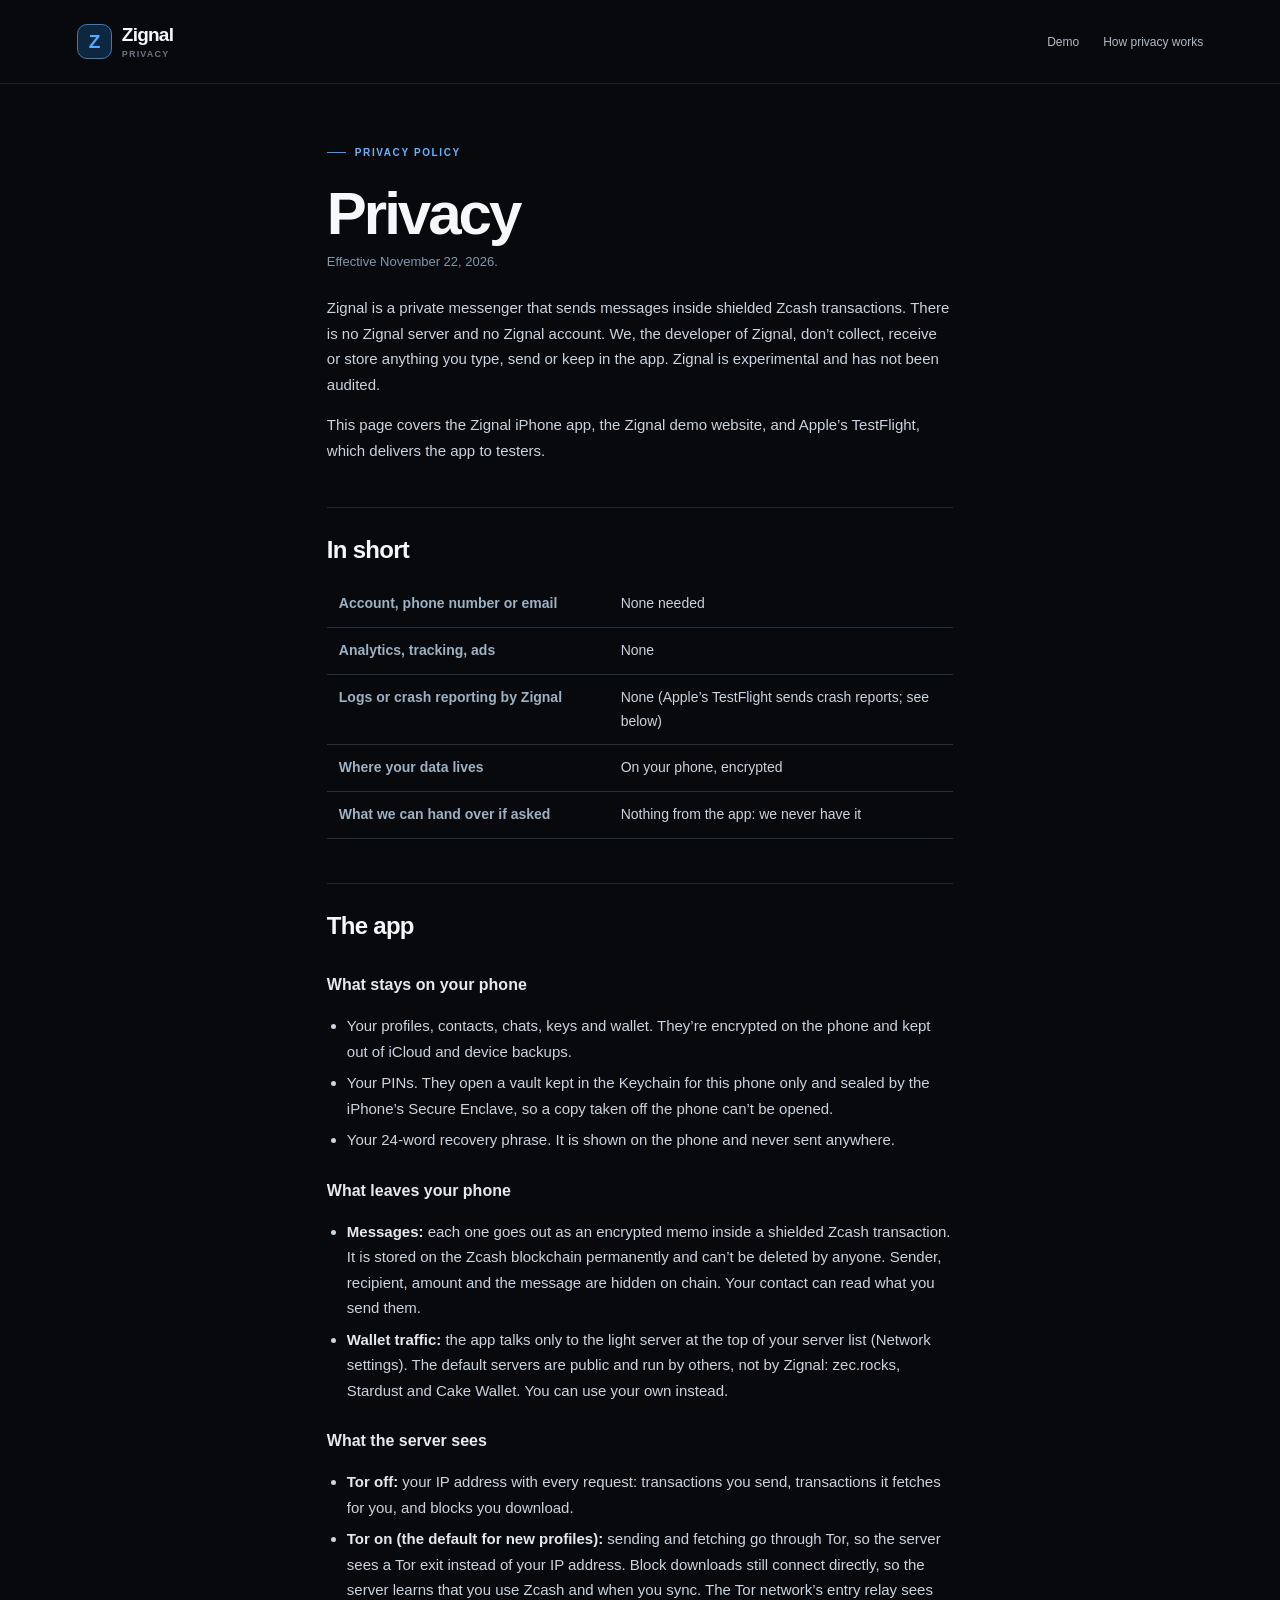
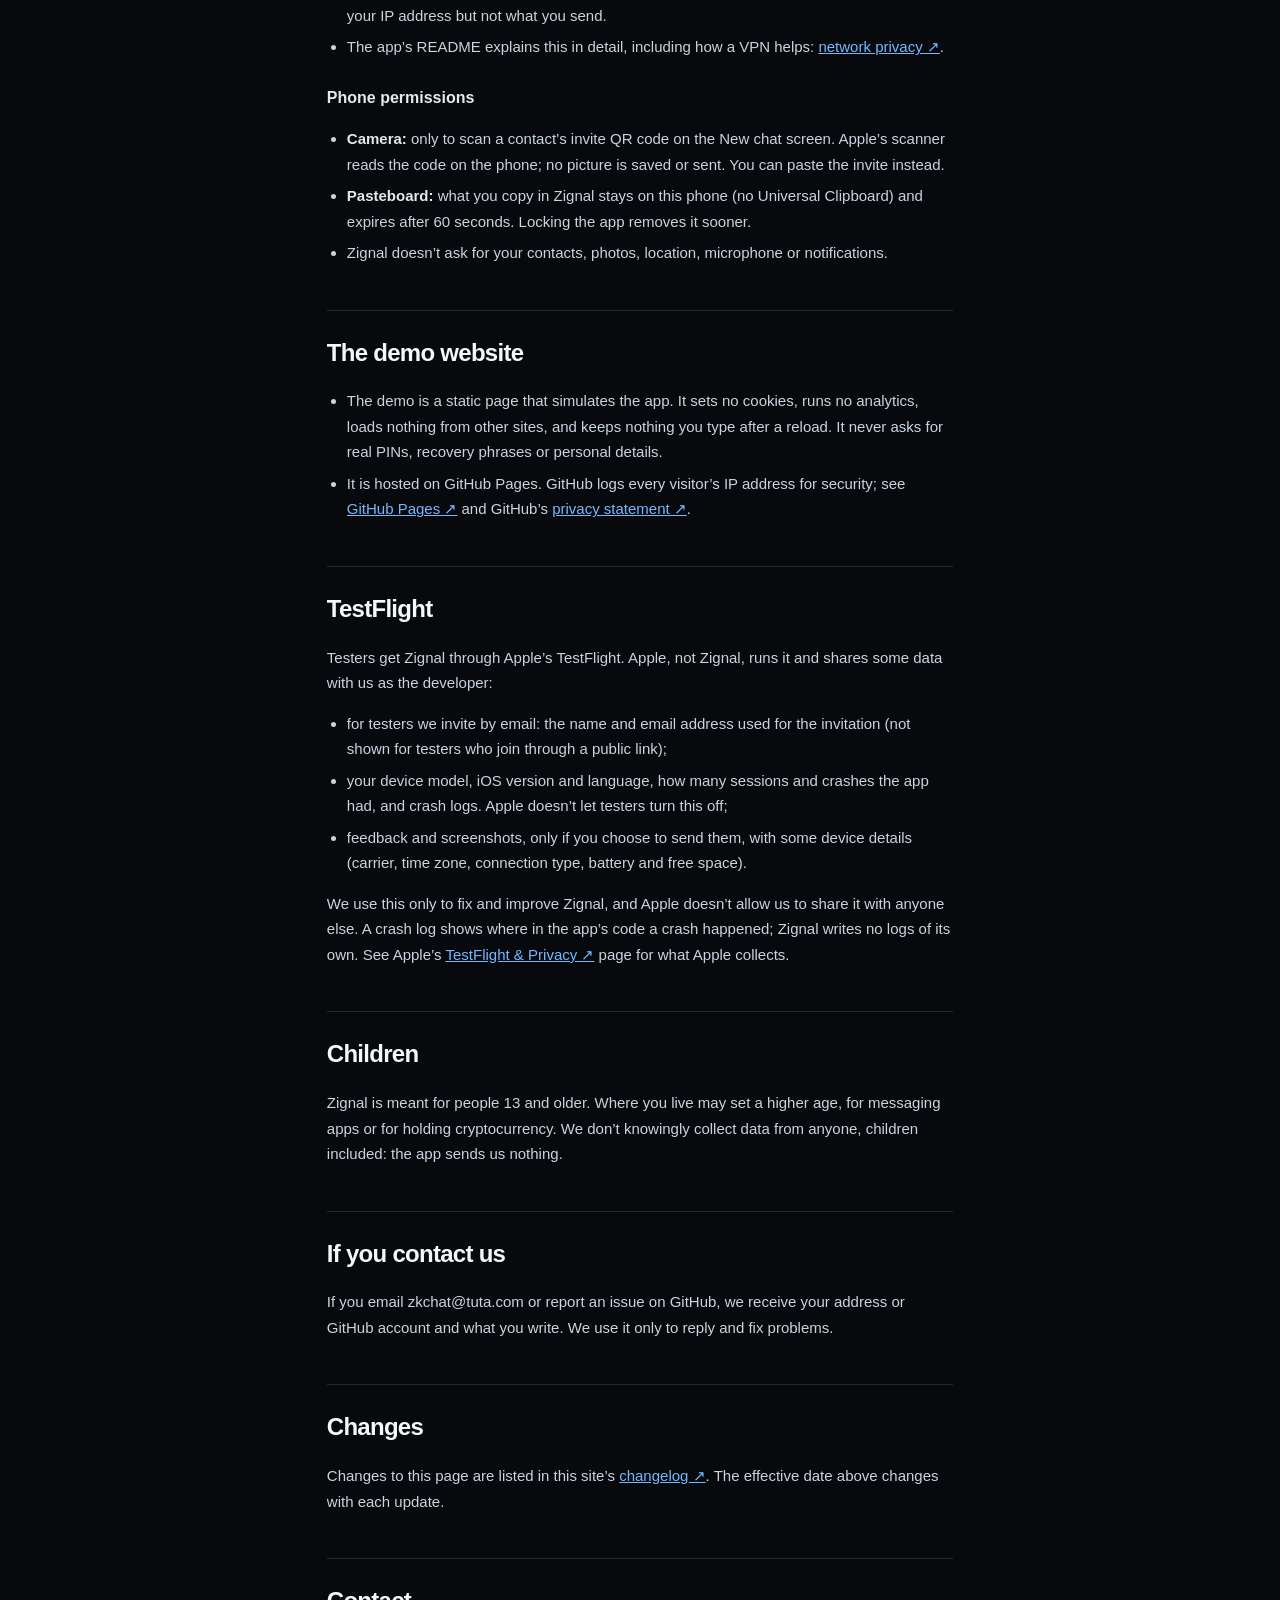
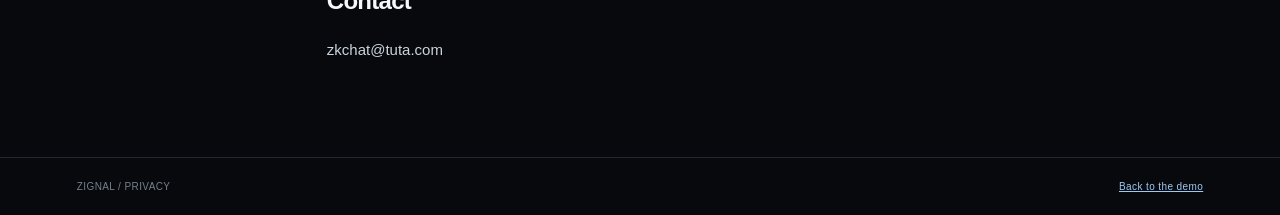
==== privacy.html @ 5c430399 "Follow the app's first release: private testing, restore, Tor on, wrong-PIN rule, screenshots 15 to " ====
<!doctype html>
<html lang="en">
<head>
  <meta charset="utf-8">
  <meta name="viewport" content="width=device-width, initial-scale=1">
  <meta name="theme-color" content="#08090c">
  <meta name="description" content="What the Zignal app, its demo website and TestFlight collect, and what they don’t.">
  <title>Zignal — Privacy</title>
  <link rel="stylesheet" href="experience.css?v=2026-11-22-private-testing">
</head>
<body>
  <header class="site-header">
    <div class="wordmark"><span class="logo">Z</span><span>Zignal <small>PRIVACY</small></span></div>
    <nav class="site-nav" aria-label="Zignal pages"><a href="experience.html">Demo</a><a href="experience.html#privacy">How privacy works</a></nav>
  </header>
  <main class="policy">
    <div class="eyebrow"><span></span> PRIVACY POLICY</div>
    <h1>Privacy</h1>
    <p class="policy-date">Effective November 22, 2026.</p>
    <p>Zignal is a private messenger that sends messages inside shielded Zcash transactions. There is no Zignal server and no Zignal account. We, the developer of Zignal, don’t collect, receive or store anything you type, send or keep in the app. Zignal is experimental and has not been audited.</p>
    <p>This page covers the Zignal iPhone app, the Zignal demo website, and Apple’s TestFlight, which delivers the app to testers.</p>

    <h2>In short</h2>
    <table class="policy-table">
      <tr><th scope="row">Account, phone number or email</th><td>None needed</td></tr>
      <tr><th scope="row">Analytics, tracking, ads</th><td>None</td></tr>
      <tr><th scope="row">Logs or crash reporting by Zignal</th><td>None (Apple’s TestFlight sends crash reports; see below)</td></tr>
      <tr><th scope="row">Where your data lives</th><td>On your phone, encrypted</td></tr>
      <tr><th scope="row">What we can hand over if asked</th><td>Nothing from the app: we never have it</td></tr>
    </table>

    <h2>The app</h2>
    <h3>What stays on your phone</h3>
    <ul>
      <li>Your profiles, contacts, chats, keys and wallet. They’re encrypted on the phone and kept out of iCloud and device backups.</li>
      <li>Your PINs. They open a vault kept in the Keychain for this phone only and sealed by the iPhone’s Secure Enclave, so a copy taken off the phone can’t be opened.</li>
      <li>Your 24-word recovery phrase. It is shown on the phone and never sent anywhere.</li>
    </ul>
    <h3>What leaves your phone</h3>
    <ul>
      <li><strong>Messages:</strong> each one goes out as an encrypted memo inside a shielded Zcash transaction. It is stored on the Zcash blockchain permanently and can’t be deleted by anyone. Sender, recipient, amount and the message are hidden on chain. Your contact can read what you send them.</li>
      <li><strong>Wallet traffic:</strong> the app talks only to the light server at the top of your server list (Network settings). The default servers are public and run by others, not by Zignal: zec.rocks, Stardust and Cake Wallet. You can use your own instead.</li>
    </ul>
    <h3>What the server sees</h3>
    <ul>
      <li><strong>Tor off:</strong> your IP address with every request: transactions you send, transactions it fetches for you, and blocks you download.</li>
      <li><strong>Tor on (the default for new profiles):</strong> sending and fetching go through Tor, so the server sees a Tor exit instead of your IP address. Block downloads still connect directly, so the server learns that you use Zcash and when you sync. The Tor network’s entry relay sees your IP address but not what you send.</li>
      <li>The app’s README explains this in detail, including how a VPN helps: <a href="https://github.com/Zkignal/zignal/blob/e94d312cd55008fc411d0fe86d6ac437520ca9ac/README.md#network-privacy-tor-a-vpn-or-your-own-server" target="_blank" rel="noopener noreferrer">network privacy ↗</a>.</li>
    </ul>
    <h3>Phone permissions</h3>
    <ul>
      <li><strong>Camera:</strong> only to scan a contact’s invite QR code on the New chat screen. Apple’s scanner reads the code on the phone; no picture is saved or sent. You can paste the invite instead.</li>
      <li><strong>Pasteboard:</strong> what you copy in Zignal stays on this phone (no Universal Clipboard) and expires after 60 seconds. Locking the app removes it sooner.</li>
      <li>Zignal doesn’t ask for your contacts, photos, location, microphone or notifications.</li>
    </ul>

    <h2>The demo website</h2>
    <ul>
      <li>The demo is a static page that simulates the app. It sets no cookies, runs no analytics, loads nothing from other sites, and keeps nothing you type after a reload. It never asks for real PINs, recovery phrases or personal details.</li>
      <li>It is hosted on GitHub Pages. GitHub logs every visitor’s IP address for security; see <a href="https://docs.github.com/en/pages/getting-started-with-github-pages/what-is-github-pages" target="_blank" rel="noopener noreferrer">GitHub Pages ↗</a> and GitHub’s <a href="https://docs.github.com/en/site-policy/privacy-policies/github-general-privacy-statement" target="_blank" rel="noopener noreferrer">privacy statement ↗</a>.</li>
    </ul>

    <h2>TestFlight</h2>
    <p>Testers get Zignal through Apple’s TestFlight. Apple, not Zignal, runs it and shares some data with us as the developer:</p>
    <ul>
      <li>for testers we invite by email: the name and email address used for the invitation (not shown for testers who join through a public link);</li>
      <li>your device model, iOS version and language, how many sessions and crashes the app had, and crash logs. Apple doesn’t let testers turn this off;</li>
      <li>feedback and screenshots, only if you choose to send them, with some device details (carrier, time zone, connection type, battery and free space).</li>
    </ul>
    <p>We use this only to fix and improve Zignal, and Apple doesn’t allow us to share it with anyone else. A crash log shows where in the app’s code a crash happened; Zignal writes no logs of its own. See Apple’s <a href="https://www.apple.com/legal/privacy/data/en/test-flight/" target="_blank" rel="noopener noreferrer">TestFlight &amp; Privacy ↗</a> page for what Apple collects.</p>

    <h2>Children</h2>
    <p>Zignal is meant for people 13 and older. Where you live may set a higher age, for messaging apps or for holding cryptocurrency. We don’t knowingly collect data from anyone, children included: the app sends us nothing.</p>

    <h2>If you contact us</h2>
    <p>If you email zkchat@tuta.com or report an issue on GitHub, we receive your address or GitHub account and what you write. We use it only to reply and fix problems.</p>

    <h2>Changes</h2>
    <p>Changes to this page are listed in this site’s <a href="https://github.com/Zkignal/zignal-demo/blob/main/CHANGELOG.md" target="_blank" rel="noopener noreferrer">changelog ↗</a>. The effective date above changes with each update.</p>

    <h2>Contact</h2>
    <p>zkchat@tuta.com</p>
  </main>
  <footer><span>ZIGNAL / PRIVACY</span><span><a href="experience.html">Back to the demo</a></span></footer>
</body>
</html>
---- experience.css ----
:root{color-scheme:dark;font-family:-apple-system,BlinkMacSystemFont,"Segoe UI",sans-serif;background:#08090c;color:#f6f7fa;scroll-behavior:smooth}*{box-sizing:border-box}body{margin:0}button,input{font:inherit}button{cursor:pointer}button:focus-visible,a:focus-visible,input:focus-visible{outline:2px solid #8cc4ff;outline-offset:3px}a{color:inherit}.notice{min-height:38px;display:flex;justify-content:center;align-items:center;gap:10px;padding:8px 18px;background:#102843;border-bottom:1px solid #284965;color:#b9d8f6;font-size:11px;letter-spacing:.015em;text-align:center}.notice strong{color:#fff;font-size:10px;letter-spacing:.12em}.notice-dot{display:inline-block;width:6px;height:6px;background:#4ea8ff;border-radius:50%;flex:none}.site-header{max-width:1370px;height:84px;margin:auto;padding:0 6%;display:flex;align-items:center;justify-content:space-between;border-bottom:1px solid #20232a}.wordmark{display:flex;align-items:center;gap:10px;font-size:19px;font-weight:700;letter-spacing:-.04em}.wordmark small{display:block;color:#697483;font-size:9px;letter-spacing:.13em;margin-top:3px}.logo{width:35px;height:35px;display:grid;place-items:center;border:1px solid #3a7cb9;border-radius:10px;background:#0d2741;color:#58aaff;font-weight:750}.site-header>a{font-size:12px;color:#b1bac8;text-decoration:none}.site-header>a span{color:#58aaff;margin-left:6px}.intro{max-width:1370px;margin:auto;padding:68px 6% 82px;display:grid;grid-template-columns:1fr 1fr;gap:70px;align-items:center}.intro-copy{max-width:540px}.eyebrow{display:flex;align-items:center;gap:9px;color:#68b1ff;font-size:10px;font-weight:700;letter-spacing:.16em}.eyebrow span{width:19px;height:1px;background:#399cff}.intro h1,.privacy-heading h2{font-size:clamp(44px,5.2vw,72px);line-height:1.04;letter-spacing:-.06em;font-weight:650;margin:25px 0}.intro h1 em,.privacy-heading h2 em{font-style:normal;color:#74b9ff}.intro-copy>p{max-width:460px;color:#9da8b7;font-size:16px;line-height:1.75}.intro-note{display:flex;gap:12px;margin:32px 0 42px;padding:16px;border:1px solid #253746;background:#0c1822;border-radius:12px;color:#9cb1c3;font-size:12px;line-height:1.65}.intro-note>span{font-size:17px;color:#4ea8ff}.intro-note strong{color:#d8e6f4}.instruction{border-top:1px solid #282d35;padding-top:22px;display:flex;align-items:center;gap:16px;color:#7f8a98;font-size:11px;line-height:1.7}.instruction-number{color:#4ea8ff;font-size:12px}.instruction strong{font-size:12px;color:#e4e9ef}.arrow{font-size:22px;color:#6aaef1;margin-left:auto}.phone-column{display:flex;flex-direction:column;align-items:center;gap:18px}.phone{width:360px;max-width:100%;height:730px;max-height:calc(100vh - 130px);min-height:570px;display:flex;flex-direction:column;background:#000;border:7px solid #292a2d;outline:1px solid #4a4b4d;border-radius:49px;box-shadow:0 28px 100px #000,0 0 90px #0f39593d;overflow:hidden}.phone-top{height:44px;flex:none;display:flex;justify-content:space-between;align-items:center;padding:0 24px;font-size:13px;font-weight:700;position:relative}.island{position:absolute;background:#202124;border-radius:20px;width:86px;height:24px;left:50%;top:8px;transform:translateX(-50%)}.status-icons{font-size:11px;letter-spacing:-.05em}.phone-body{position:relative;flex:1;min-height:0}.screen{position:absolute;inset:0;display:none;background:#000;overflow:hidden}.screen.active{display:flex;flex-direction:column}.home-bar{height:20px;flex:none;background:#000;position:relative}.home-bar:after{content:"";position:absolute;left:50%;top:7px;transform:translateX(-50%);width:110px;height:4px;background:#f8f8f8;border-radius:3px}.phone-caption{font-size:9px;letter-spacing:.13em;color:#7c8b9b;display:flex;align-items:center;gap:8px}.phone-caption>span:last-child{color:#43505e}.welcome{padding:0 23px}.welcome-content{flex:1;min-height:0;display:flex;flex-direction:column;justify-content:center}.shield{width:53px;height:60px;color:#0a84ff;align-self:center}.welcome h2{text-align:center;font-size:31px;letter-spacing:-.04em;margin:19px 0 24px}.features{padding:0;margin:0;list-style:none;display:grid;gap:16px}.features li{display:grid;grid-template-columns:27px 1fr;gap:8px;align-items:start;font-size:14px;line-height:1.3}.features li span{color:#0a84ff;font-size:21px;line-height:1}.welcome-actions{text-align:center;padding:0 0 12px}.big-blue{background:#0a84ff;color:white;border:0;border-radius:22px;width:100%;padding:12px 14px;font-size:16px;font-weight:600}.plain{background:none;border:0;color:#0a84ff;font-size:14px;margin-top:12px;padding:8px}.welcome-actions p,.center-foot{color:#8e8e93;font-size:10px;line-height:1.4;margin:8px 0 0}.grouped{background:#000}.nav{height:57px;flex:none;display:grid;grid-template-columns:58px 1fr 58px;align-items:center;text-align:center;padding:0 12px}.nav strong{font-size:16px}.nav>span{width:1px}.back,.circle{border:1px solid #39393b;border-radius:50%;color:#fff;background:#1c1c1e;display:grid;place-items:center}.back{width:38px;height:38px;font-size:34px;line-height:1;font-weight:300}.circle{width:38px;height:38px;font-size:20px}.info{justify-self:end}.scroll{overflow-y:auto;overscroll-behavior:contain;padding:7px 16px 24px;scrollbar-width:thin;scrollbar-color:#555 transparent}.section-label{color:#929297;font-size:12px;font-weight:600;letter-spacing:.02em;margin:19px 13px 8px}.group{background:#1c1c1e;border-radius:16px;overflow:hidden}.roles>div{display:flex;align-items:center;gap:12px;padding:13px 14px;font-size:14px;line-height:1.35}.roles>div+div{border-top:1px solid #39393b}.roles b{display:grid;place-items:center;width:22px;height:22px;border-radius:50%;background:#0a84ff;color:#fff;flex:none;font-size:13px}.section-foot{color:#99999f;font-size:12px;line-height:1.4;margin:9px 13px 18px}.text-group{padding:15px;font-size:14px;line-height:1.45}.center-foot{text-align:center;margin:10px}.toolbar{display:flex;justify-content:space-between;padding:8px 16px 0}.toolbar-group{display:flex;gap:5px}.large-title{font-size:34px;line-height:1;font-weight:700;letter-spacing:-.04em;margin:15px 0 10px}.profile-caption{font-size:9px;color:#779cc4;letter-spacing:.11em;font-weight:700}.wallet-status{display:flex;align-items:center;justify-content:space-between;gap:10px;padding:14px;font-size:14px}.wallet-status>span:last-child{text-align:right}.wallet-status strong{font-weight:500;white-space:nowrap;font-size:13px}.wallet-status small{display:block;font-size:10px;color:#99999f;margin-top:4px}.wallet-buttons{border-top:1px solid #38383a;margin:0 14px;display:flex;justify-content:space-between;align-items:center;gap:5px;padding:10px 0}.wallet-buttons button{border:0;background:transparent;color:#0a84ff;padding:3px 0;font-size:13px;white-space:nowrap}.wallet-ready{padding:0 14px 12px;color:#99999f;font-size:11px}.contact-group{margin-top:19px}.contact-row{width:100%;display:flex;align-items:center;text-align:left;background:none;border:0;color:white;padding:15px;font-size:14px}.contact-row>span:first-child{min-width:0;flex:1}.contact-row small{display:block;color:#99999f;margin-top:5px;overflow:hidden;text-overflow:ellipsis;white-space:nowrap}.verified{color:#0a84ff}.chevron{color:#8e8e93;font-size:25px;margin-left:10px}.chat-scroll{overflow-y:auto;flex:1;display:flex;flex-direction:column;justify-content:flex-end;gap:10px;padding:16px}.chat-date{text-align:center;color:#8e8e93;font-size:10px;letter-spacing:.08em;margin-bottom:12px}.bubble{max-width:86%;padding:10px 12px;border-radius:18px;font-size:14px;line-height:1.35;overflow-wrap:anywhere}.incoming{align-self:flex-start;background:#242426}.outgoing{align-self:flex-end;background:#0a84ff}.composer{display:flex;align-items:center;gap:9px;padding:10px 14px 3px;background:#101012}.composer input{min-width:0;flex:1;border:0;border-radius:22px;background:#2c2c2e;color:#fff;padding:10px 13px;font-size:14px}.composer button{border:0;border-radius:50%;background:#0a84ff;color:white;width:34px;height:34px;font-size:24px}.input-warning{background:#101012;color:#aaa;font-size:9px;padding:2px 15px 8px}.choices button{width:100%;border:0;background:none;color:white;text-align:left;padding:14px 15px;display:grid;grid-template-columns:1fr auto;font-size:14px}.choices button+button{border-top:1px solid #38383a}.choices button span{grid-row:2;color:#99999f;font-size:11px;margin-top:4px}.choices button strong{font-weight:500}.toggle-row{padding:14px;display:flex;justify-content:space-between;align-items:center;font-size:15px}.toggle-row small{display:block;color:#99999f;font-size:10px;margin-top:4px}.toggle{width:48px;height:29px;border:0;border-radius:20px;padding:2px;background:#555}.toggle[aria-checked=true]{background:#30d158}.toggle span{display:block;width:25px;height:25px;background:white;border-radius:50%;transition:transform .15s}.toggle[aria-checked=true] span{transform:translateX(19px)}.privacy{max-width:1370px;margin:auto;padding:80px 6%;border-top:1px solid #222831}.privacy-heading{display:flex;align-items:end;justify-content:space-between;gap:40px}.privacy-heading h2{font-size:clamp(38px,4vw,55px);margin-bottom:20px}.privacy-heading>p{max-width:400px;color:#98a3b2;font-size:13px;line-height:1.7}.privacy-heading code{color:#b4d9ff}.privacy-grid{display:grid;grid-template-columns:repeat(4,1fr);gap:14px;margin-top:35px}.privacy-grid article{min-height:215px;padding:22px;background:#10141a;border:1px solid #232c36;border-radius:12px}.privacy-grid article>span{color:#5689b7;font-size:9px;font-weight:700;letter-spacing:.13em}.privacy-grid h3{font-size:16px;letter-spacing:-.03em;margin:25px 0 10px}.privacy-grid p,.source-note p{color:#9aa7b5;font-size:12px;line-height:1.7;margin:0}.source-note{display:flex;gap:13px;align-items:start;margin-top:22px;padding:18px 20px;background:#111b23;border:1px solid #233645;border-radius:10px}.source-note>span{color:#5bb0ff}.source-note a{color:#86c2ff}footer{max-width:1370px;margin:auto;padding:23px 6%;border-top:1px solid #222831;display:flex;justify-content:space-between;gap:15px;color:#73808d;font-size:10px;letter-spacing:.04em}.sr-only{position:absolute;width:1px;height:1px;padding:0;margin:-1px;overflow:hidden;clip:rect(0,0,0,0);white-space:nowrap;border:0}[hidden]{display:none!important}@media(max-width:850px){.intro{grid-template-columns:1fr;gap:45px;padding-top:50px}.intro-copy{max-width:650px}.instruction{margin-top:20px}.phone{max-height:none}.privacy-grid{grid-template-columns:repeat(2,1fr)}.privacy-heading{align-items:start;flex-direction:column;gap:0}.privacy-heading>p{max-width:600px}}@media(max-width:480px){.notice{font-size:10px;line-height:1.4}.site-header{height:70px}.site-header>a{font-size:11px}.intro{padding:44px 20px 60px}.intro h1{font-size:43px}.intro-copy>p{font-size:14px}.phone{width:100%;max-width:360px;height:690px;min-height:0}.privacy{padding:60px 20px}.privacy-grid{grid-template-columns:1fr}.privacy-grid article{min-height:0}.privacy-heading h2{font-size:40px}footer{padding:20px;flex-direction:column}.features{gap:12px}.welcome h2{margin:14px 0 20px}}
:root .chat-scroll{justify-content:initial}:root .chat-date{margin-top:auto}
.demo-action{display:block;width:100%;border:0;background:transparent;color:#74b9ff;padding:12px 14px;font-size:13px;text-align:center;min-height:44px}
button:disabled{cursor:default;opacity:.65}
.wallet-buttons button:disabled{color:#aaaeb5}
.send-example{margin:16px 0}
.send-example p{margin:12px 0 8px;color:#b9daf7}
.send-example small{color:#b1bac8;font-size:12px;line-height:1.5}
.intro-copy>p.tech-source{font-size:12px}
.toolbar svg,.recovery-banner svg{width:21px;height:21px;fill:none;stroke:currentColor;stroke-width:1.6;stroke-linecap:round;stroke-linejoin:round;flex:none}
.recovery-banner{display:flex;align-items:center;gap:9px;width:100%;margin-top:16px;padding:12px 14px;min-height:44px;background:#1c1c1e;color:#74b9ff;border:0;border-radius:22px;text-align:left;font-size:12px}
.recovery-note{font-size:10px;margin-bottom:12px}
.wallet-buttons button{padding:7px 8px;min-height:32px;background:#303034;border-radius:12px;font-size:11px;color:#74b9ff}
.wallet-buttons{gap:4px}
.contact-row+.contact-row{border-top:1px solid #39393b}
.demo-badge{display:inline-block;color:#9bccff;font-size:9px;font-weight:500;white-space:nowrap}
.conversation-note{text-align:center;color:#b1bac8;font-size:10px;padding:2px 12px 8px}
.message-entry{display:flex;flex-direction:column;max-width:90%;gap:3px;flex:none}
.incoming-entry{align-self:flex-start;align-items:flex-start}
.outgoing-entry{align-self:flex-end;align-items:flex-end}
.message-entry .bubble{max-width:100%;white-space:pre-wrap}
.message-caption{color:#aaaeb5;font-size:9px;line-height:1.4;padding:0 6px}
.chat-date{flex:none}
.invite-preview{margin:16px 0 22px;text-align:center}
.invite-art{display:block;width:100%;max-width:250px;aspect-ratio:1;margin:0 auto 15px;border-radius:10px}
.invite-preview strong{color:#d8e6f4;font-size:12px}
.safety-placeholder{padding:24px 12px;text-align:center;color:#b1bac8;font-size:13px;letter-spacing:.08em;line-height:1.8}
#add-contact code{font-size:11px;line-height:1.6;color:#b1bac8;overflow-wrap:anywhere}
.welcome-content{overflow-y:auto;flex-shrink:1;padding:12px 0}
.welcome-actions{flex:none}
@media(hover:hover){.demo-action:hover,.recovery-banner:hover,.contact-row:hover,.choices button:hover{background:#242a33}.composer button:hover,.big-blue:hover{background:#0971dc}}
@media(prefers-reduced-motion:reduce){:root{scroll-behavior:auto}.toggle span{transition:none}}
@media(max-width:850px){.phone-column{order:-1}}
.site-nav{display:flex;align-items:center;gap:24px}.site-nav a{font-size:12px;color:#b1bac8;text-decoration:none}.site-nav a:hover,.tech-source a:hover{color:#fff}.site-nav a span{color:#58aaff;margin-left:6px}
.technology{max-width:1370px;margin:auto;padding:80px 6%;border-top:1px solid #222831}.technology-heading{display:flex;justify-content:space-between;align-items:end;gap:40px}.technology-heading h2{font-size:clamp(38px,4vw,55px);line-height:1.04;letter-spacing:-.06em;font-weight:650;margin:25px 0 20px}.technology-heading h2 em{font-style:normal;color:#74b9ff}.technology-heading>p{max-width:435px;color:#98a3b2;font-size:13px;line-height:1.7}.message-path{display:grid;grid-template-columns:repeat(4,1fr);gap:14px;margin-top:35px}.message-path article{padding:22px;border:1px solid #263341;border-radius:12px;background:linear-gradient(145deg,#111b26,#0e1219)}.path-number{display:grid;place-items:center;width:34px;height:34px;border:1px solid #345f86;border-radius:10px;color:#7dbfff;font-size:11px;font-weight:700}.message-path h3{margin:28px 0 11px;font-size:16px;letter-spacing:-.03em}.message-path p,.tech-callout p{color:#a6b3c1;font-size:12px;line-height:1.75;margin:0}.tech-callout{display:flex;gap:16px;align-items:start;padding:22px;margin-top:16px;border:1px solid #294a62;border-radius:12px;background:#102131}.tech-callout-icon{display:grid;place-items:center;flex:none;width:38px;height:38px;border-radius:10px;background:#173c5b;color:#75bcff;font-size:20px}.tech-callout strong{display:block;color:#e5f2ff;font-size:14px;margin-bottom:7px}.quantum-note{margin-top:14px;padding:17px 20px;border-left:2px solid #5b86b1;color:#a6b3c1;font-size:12px;line-height:1.75}.quantum-note strong{color:#d8e6f4}.difference-heading{margin-top:65px}.difference-heading h3{font-size:clamp(26px,3vw,37px);line-height:1.12;letter-spacing:-.05em;margin:19px 0 12px}.difference-heading p,.tech-source{color:#98a3b2;font-size:12px;line-height:1.7}.comparison{margin-top:25px;border:1px solid #26313c;border-radius:12px;overflow:hidden}.comparison-row{display:grid;grid-template-columns:1fr 1.65fr 1.65fr;background:#10141a}.comparison-row+ .comparison-row{border-top:1px solid #26313c}.comparison-row>div{padding:16px 18px;font-size:12px;line-height:1.6;color:#a6b3c1}.comparison-row>div+div{border-left:1px solid #26313c}.comparison-row>div[role=rowheader]{font-weight:650;color:#ecf3fa}.comparison-row>div:last-child{color:#b9daf7}.comparison-head{background:#15202b}.comparison-head>div{font-size:9px;font-weight:700;letter-spacing:.11em;color:#8ca9c1!important}.tech-source{margin:16px 0 0}.tech-source code{color:#b4d9ff}.tech-source a{color:#86c2ff}
@media(max-width:850px){.technology-heading{align-items:start;flex-direction:column;gap:0}.technology-heading>p{max-width:650px}.message-path{grid-template-columns:repeat(2,1fr)}}
@media(max-width:480px){.site-nav{gap:12px}.site-nav a{font-size:10px}.technology{padding:60px 20px}.technology-heading h2{font-size:40px}.message-path{grid-template-columns:1fr}.message-path article{padding:19px}.message-path h3{margin-top:18px}.comparison-head{display:none}.comparison-row{grid-template-columns:1fr 1fr}.comparison-row>div[role=rowheader]{grid-column:1/-1;background:#15202b;padding:12px 14px}.comparison-row>div[role=cell]{border-top:1px solid #26313c;padding:14px;font-size:11px}.comparison-row>div:nth-child(2){border-left:0}.comparison-row>div[role=cell]:before{display:block;margin-bottom:8px;color:#8ca9c1;font-size:9px;font-weight:700;letter-spacing:.08em}.comparison-row>div:nth-child(2):before{content:"WALLET MEMO"}.comparison-row>div:nth-child(3):before{content:"ZIGNAL"}}
.messenger-note{padding:18px 20px;margin-top:22px;border:1px solid #26313c;border-radius:10px;color:#a6b3c1;font-size:12px;line-height:1.75}.messenger-note strong{color:#d8e6f4}.comparison-row{grid-template-columns:minmax(0,1fr) minmax(0,1.65fr) minmax(0,1.65fr)}.comparison-row>div{overflow-wrap:anywhere}
@media(max-width:480px){.comparison-row{grid-template-columns:minmax(0,1fr) minmax(0,1fr)}}
.network-section,.roadmap{max-width:1370px;margin:auto;padding:80px 6%;border-top:1px solid #222831}.network-grid{display:grid;grid-template-columns:repeat(2,minmax(0,1fr));gap:16px;margin-top:35px}.network-card{padding:27px;border:1px solid #273543;border-radius:13px;background:linear-gradient(145deg,#121d27,#10141a)}.network-icon{display:grid;place-items:center;width:40px;height:40px;border:1px solid #345f86;border-radius:11px;color:#75bcff;font-size:23px}.card-kicker,.roadmap-grid article>span,.roadmap-status>span{display:block;color:#6da4d4;font-size:9px;font-weight:700;letter-spacing:.13em;margin-top:23px}.network-card h3,.roadmap-grid h3{margin:12px 0;font-size:20px;letter-spacing:-.03em}.network-card p,.roadmap-grid p,.roadmap-status p,.network-foot{color:#a6b3c1;font-size:12px;line-height:1.75}.network-card .network-caveat{padding-top:14px;border-top:1px solid #2a3845;color:#93a5b4}.network-card a{display:inline-block;margin-top:5px;color:#86c2ff;font-size:12px}.network-path{display:flex;justify-content:space-between;align-items:center;gap:14px;margin-top:18px;padding:22px;border:1px solid #263645;border-radius:12px;background:#0d151e}.network-path div{min-width:0}.network-path span{display:block;color:#7096b8;font-size:9px;font-weight:700;letter-spacing:.1em;margin-bottom:7px}.network-path strong{font-size:12px;color:#e3eff9}.network-path>b{color:#4b88b8;font-size:18px;font-weight:400}.network-foot{margin:14px 0 0}.roadmap-grid{display:grid;grid-template-columns:repeat(3,minmax(0,1fr));gap:14px;margin-top:35px}.roadmap-grid article{padding:22px;border:1px solid #26313c;border-radius:12px;background:#10141a}.roadmap-grid article>span{margin:0}.roadmap-grid h3{font-size:16px;margin:20px 0 10px}.roadmap-grid p{margin:0}.roadmap-status{display:flex;gap:24px;align-items:start;padding:18px 20px;margin-top:16px;border:1px solid #2a4451;border-radius:10px;background:#101d22}.roadmap-status>span{flex:none;color:#80c8c0;margin-top:4px}.roadmap-status p{margin:0}.roadmap-status code{color:#b4d9ff}
@media(max-width:850px){.roadmap-grid{grid-template-columns:repeat(2,minmax(0,1fr))}}
@media(max-width:480px){.network-section,.roadmap{padding:60px 20px}.network-grid,.roadmap-grid{grid-template-columns:1fr}.network-path{display:grid;grid-template-columns:1fr auto 1fr;gap:16px}.network-path>b:nth-of-type(2){display:none}.roadmap-status{flex-direction:column;gap:8px}.site-nav{gap:10px}}
@media(max-width:1100px){.message-path,.privacy-grid,.roadmap-grid{grid-template-columns:repeat(2,minmax(0,1fr))}}
@media(max-width:700px){
  .message-path,.privacy-grid,.roadmap-grid,.network-grid{grid-template-columns:minmax(0,1fr)}
  .message-path article,.privacy-grid article,.roadmap-grid article{min-height:0}
  .technology,.privacy,.network-section,.roadmap{padding:60px 20px}
  .network-path{display:flex;flex-direction:column;align-items:stretch;gap:10px}
  .network-path>b,.network-path>b:nth-of-type(2){display:block;align-self:flex-start;transform:rotate(90deg);margin-left:3px}
  .comparison{position:relative}
  .comparison-head{display:grid;position:absolute;width:1px;height:1px;padding:0;margin:-1px;overflow:hidden;clip:rect(0,0,0,0);white-space:nowrap}
  .comparison-row{grid-template-columns:minmax(0,1fr)}
  .comparison-row>div[role=rowheader]{grid-column:auto;background:#15202b;padding:12px 14px}
  .comparison-row>div[role=cell]{border-top:1px solid #26313c;border-left:0;padding:14px;font-size:12px}
  .comparison-row>div[role=cell]:before{display:block;margin-bottom:8px;color:#8ca9c1;font-size:9px;font-weight:700;letter-spacing:.08em}
  .comparison-row>div:nth-child(2):before{content:"WALLET MEMO"}
  .comparison-row>div:nth-child(3):before{content:"ZIGNAL"}
  .roadmap-status{flex-direction:column;gap:8px}
}
.screenshots{max-width:1370px;margin:auto;padding:80px 6%;border-top:1px solid #222831}.shot-grid{display:grid;grid-template-columns:repeat(auto-fill,minmax(190px,1fr));gap:18px;margin-top:35px;align-items:start}.shot-grid figure{margin:0;background:#10141a;border:1px solid #232c36;border-radius:12px;padding:12px}.shot-grid img{display:block;width:100%;height:auto;border-radius:8px;background:#000}.shot-grid figcaption{color:#9aa7b5;font-size:12px;line-height:1.55;margin-top:10px}.shot-grid figcaption strong{display:block;color:#e4e9ef;font-size:13px;margin-bottom:3px}span.toggle{display:inline-block;flex:none}.server-list code{display:block;padding:11px 15px;font-size:13px;color:#f6f7fa}.server-list code+code{border-top:1px solid #38383a}.sim-note{color:#79a7d6}@media(max-width:480px){.screenshots{padding:60px 20px}.shot-grid{grid-template-columns:1fr 1fr;gap:12px}}
.demo-panel{margin-top:26px;padding:18px;border:1px solid #2b3a48;background:#0d141b;border-radius:14px;font-size:12px;color:#9cb1c3}.panel-head{display:flex;justify-content:space-between;align-items:baseline;margin-bottom:12px}.panel-head strong{color:#e4e9ef;font-size:14px}.panel-head span{font-size:9px;letter-spacing:.12em;text-transform:uppercase;color:#5d7a96}.panel-pins{display:grid;grid-template-columns:repeat(3,1fr);gap:8px}.panel-pins div{background:#111c26;border:1px solid #23384a;border-radius:10px;padding:9px 10px}.panel-pins span{display:block;font-size:10px;color:#7f97ad;margin-bottom:4px}.panel-pins code{font-size:15px;color:#fff;letter-spacing:.08em}.panel-warn{margin:10px 0 12px;line-height:1.55;color:#c9a46a}.panel-state{margin:0;display:grid;gap:6px}.panel-state div{display:flex;justify-content:space-between;gap:12px;border-top:1px solid #1d2a36;padding-top:6px}.panel-state dt{color:#7f8a98}.panel-state dd{margin:0;color:#e4e9ef;text-align:right}.panel-note,.panel-try{line-height:1.55;margin:10px 0 0}.panel-try code,.panel-note code{color:#b4d9ff}.panel-reset{margin-top:14px;width:100%;border:1px solid #3a7cb9;background:#0d2741;color:#cfe6ff;border-radius:10px;padding:10px;font-size:13px;font-weight:600}.panel-reset:hover{background:#12355a}.unlock{background:#000}.unlock-content{flex:1;display:flex;flex-direction:column;align-items:center;justify-content:center;gap:16px;padding:0 26px}.unlock-content h2{margin:0;font-size:22px}.unlock-content input{width:100%;max-width:240px;text-align:center;font:inherit;font-size:20px;letter-spacing:.3em;padding:12px;border:0;border-radius:12px;background:#2c2c2e;color:#fff}.unlock-button{border:0;border-radius:22px;background:#0a84ff;color:#fff;font-size:16px;font-weight:600;padding:12px 0;width:100%;max-width:200px}.unlock-button:disabled{opacity:.4;cursor:default}.pin-status{min-height:18px;margin:0;color:#ff6961;font-size:13px;text-align:center}@media(max-width:480px){.panel-pins{grid-template-columns:1fr 1fr 1fr;gap:6px}.panel-pins code{font-size:13px}}
@media(max-width:850px){.intro-copy{display:contents}.intro-copy>*{order:1;max-width:650px}.phone-column{order:-1}.demo-panel{order:0;margin-top:0;width:100%;max-width:520px;justify-self:center}}
.wallet-tag{display:flex;align-items:center;gap:9px;flex-wrap:wrap;justify-content:center;max-width:360px;padding:8px 14px;border-radius:999px;border:1px solid #33404d;background:#11161c;color:#c9d4df;font-size:13px;font-weight:600;transition:background .25s,border-color .25s,color .25s}.wallet-tag .tag-dot{width:9px;height:9px;border-radius:50%;background:#6b7785;flex:none}.wallet-tag .tag-demo{font-size:9px;font-weight:600;letter-spacing:.1em;text-transform:uppercase;color:#7d8996}.wallet-tag[data-state=real]{border-color:#2f6fae;background:#0d2238;color:#d6eaff}.wallet-tag[data-state=real] .tag-dot{background:#0a84ff}.wallet-tag[data-state=decoy]{border-color:#9b6b1d;background:#2a1d08;color:#ffe2b0}.wallet-tag[data-state=decoy] .tag-dot{background:#ff9f0a}.wallet-tag[data-state=locked] .tag-dot{background:#c5ccd3}.wallet-explain{max-width:360px;margin:0;text-align:center;font-size:13px;line-height:1.55;color:#aab6c2;min-height:40px}
/* 2026-11-22: lock-screen rest note, restore choice, restore warning (app at e94d312) */
.pin-rest{margin:4px 0 0;color:#8e8e93;font-size:12px;text-align:center}.pin-rest small{display:block;font-size:10px}
.segmented{display:flex;gap:2px;padding:2px;margin:0 0 0}.segmented span{flex:1;text-align:center;font-size:12px;padding:7px 4px;border-radius:12px;color:#d1d1d6}.segmented span:first-child{background:#3a3a3c;color:#fff}
.restore-warn{color:#ff6961}
/* 2026-11-22: privacy page (privacy.html) */
.policy{max-width:780px;margin:auto;padding:60px 6% 80px;color:#c9d4df;font-size:15px;line-height:1.7}.policy h1{font-size:clamp(40px,5vw,60px);line-height:1.04;letter-spacing:-.05em;font-weight:650;color:#f6f7fa;margin:22px 0 6px}.policy h2{font-size:24px;letter-spacing:-.03em;font-weight:650;color:#f6f7fa;margin:44px 0 10px;padding-top:22px;border-top:1px solid #222831}.policy h3{font-size:16px;color:#e4e9ef;margin:24px 0 6px}.policy-date{color:#7f97ad;font-size:13px;margin:0 0 22px}.policy ul{padding-left:20px}.policy li{margin:6px 0}.policy strong{color:#e4e9ef}.policy a{color:#74b9ff}
.policy-table{width:100%;border-collapse:collapse;font-size:14px}.policy-table th,.policy-table td{text-align:left;vertical-align:top;padding:11px 12px;border-bottom:1px solid #26313c}.policy-table th{font-weight:600;color:#9cb1c3;width:45%}footer a{color:#9cc9f4}
@media(max-width:480px){.policy{padding:44px 20px 60px;font-size:14px}.policy-table th,.policy-table td{display:block;width:auto;padding:6px 0;border:0}.policy-table tr{display:block;padding:8px 0;border-bottom:1px solid #26313c}}
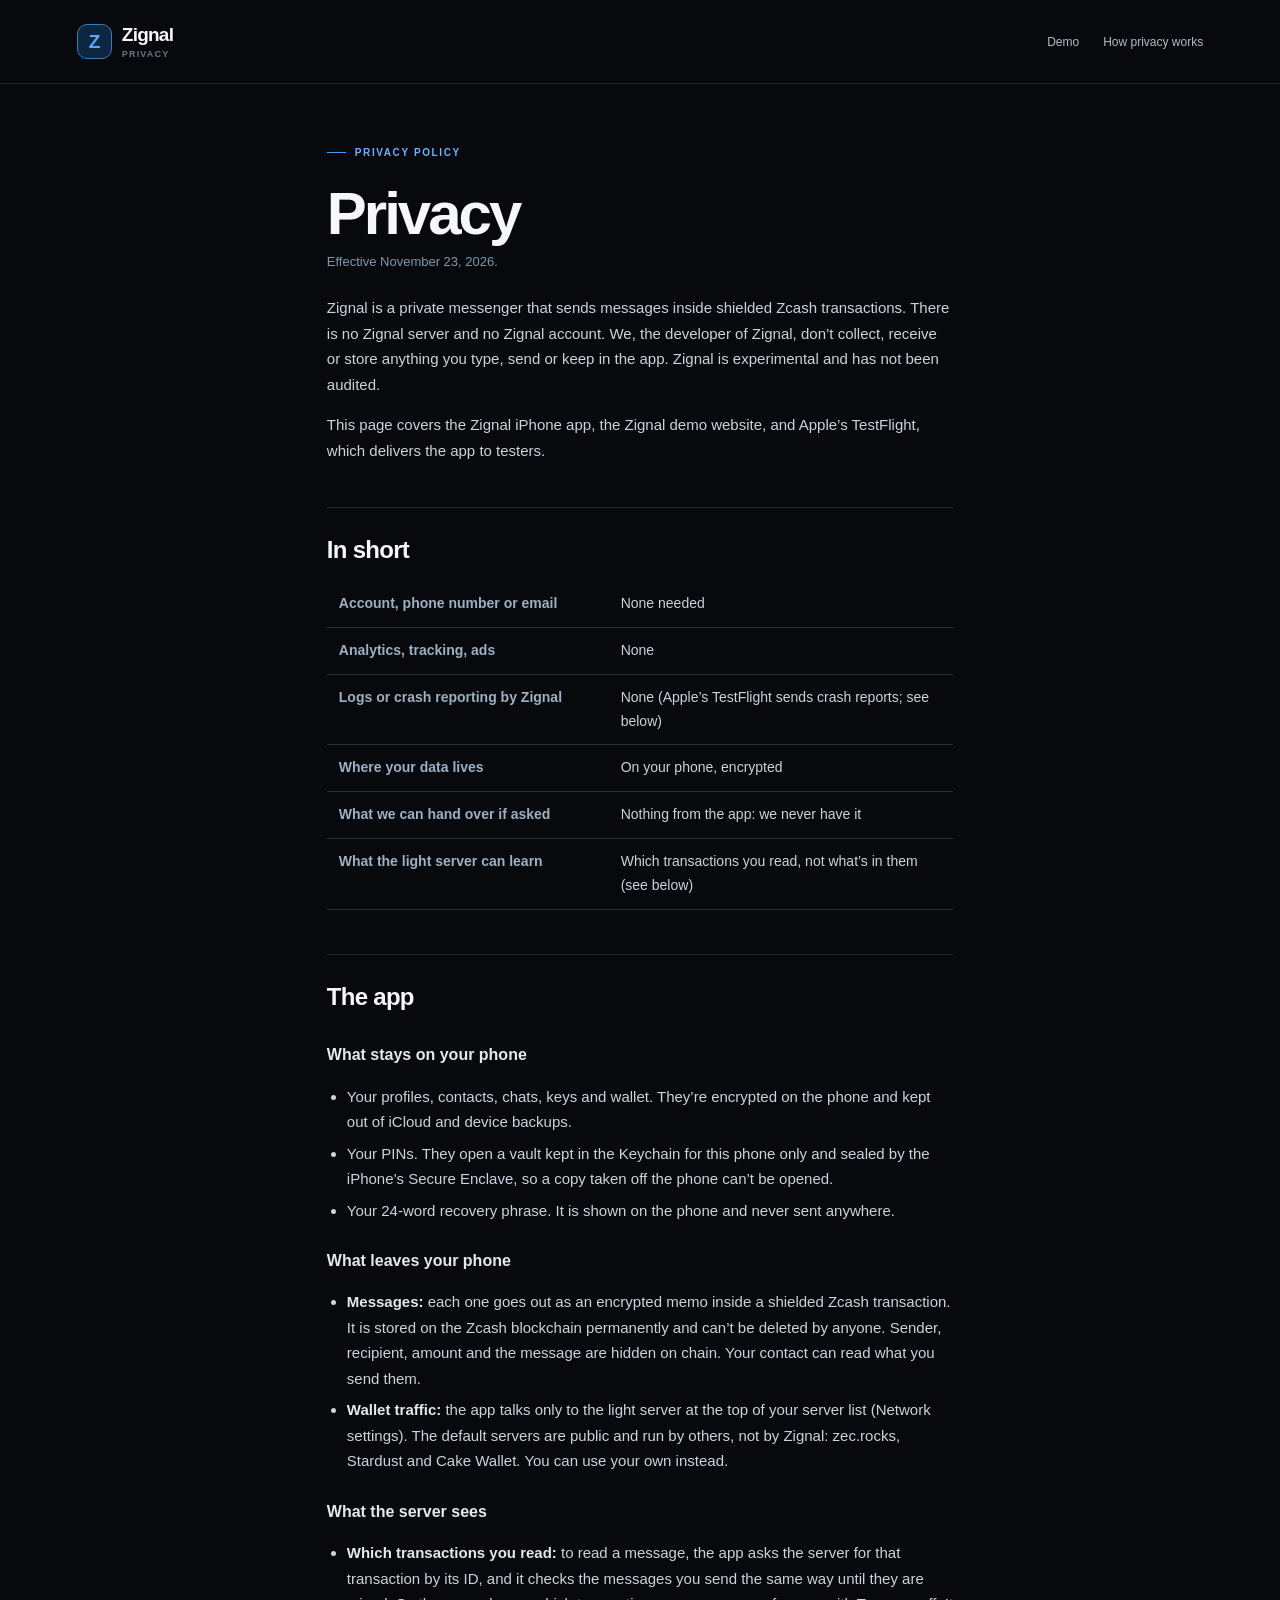
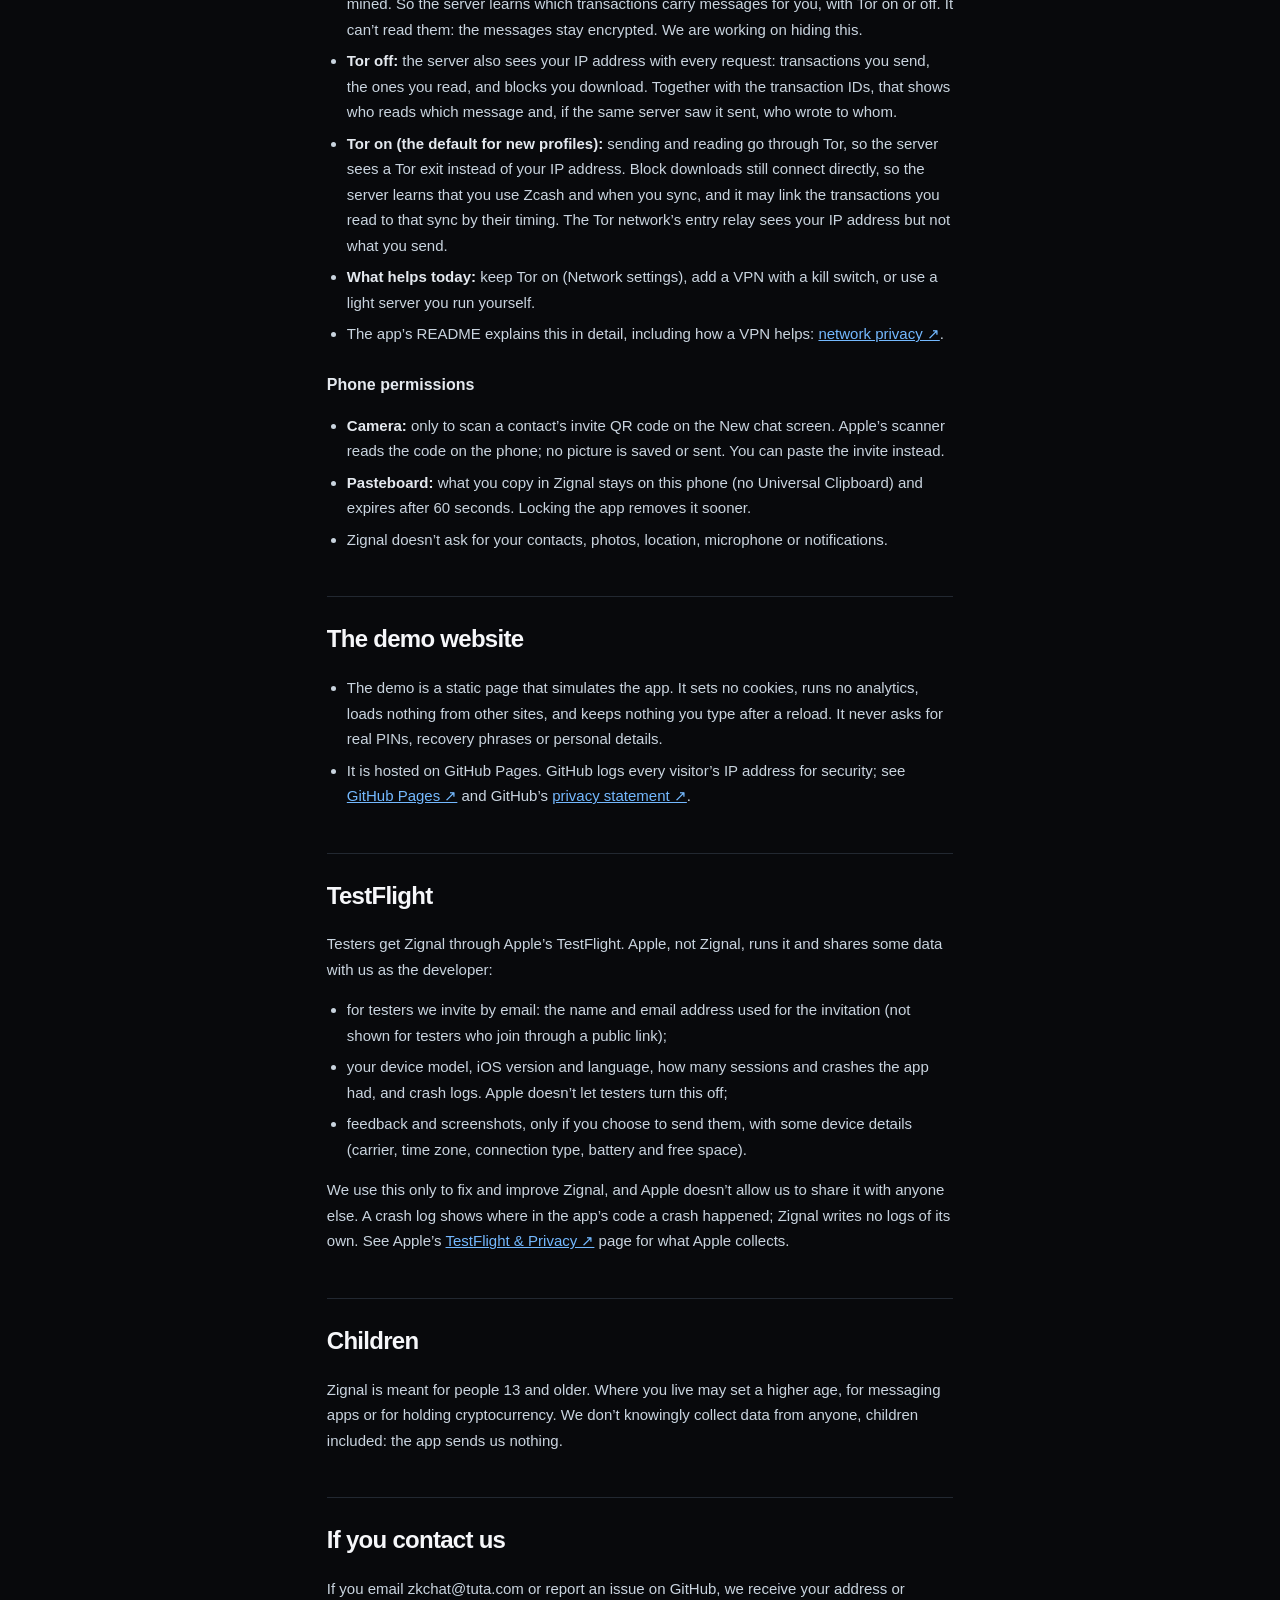
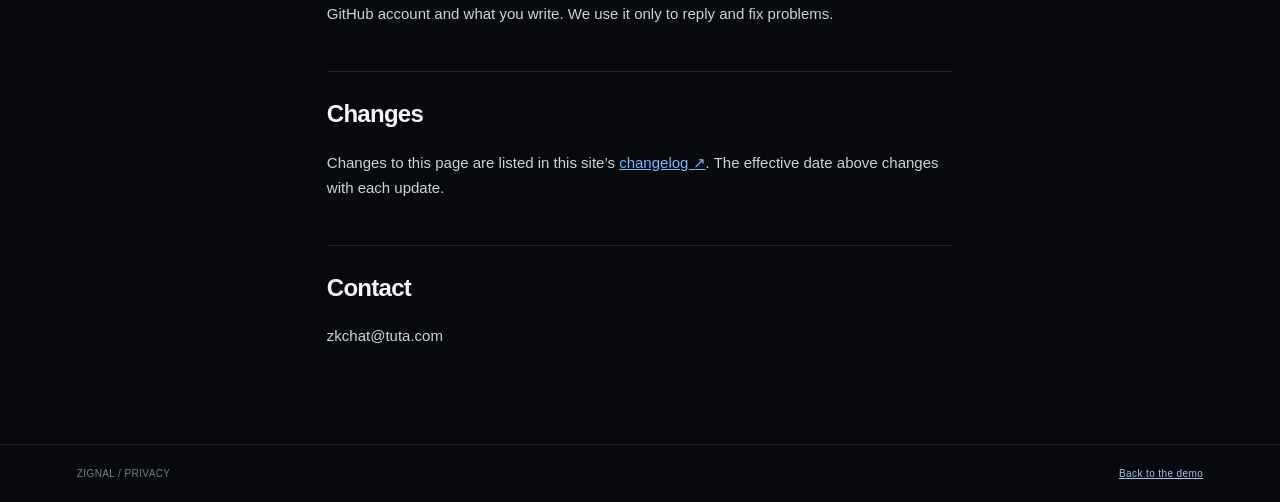
==== commit ce8121a4: "Follow the app's release private-testing-3: what the light server learns The demo now follows Zignal" ====
--- a/privacy.html
+++ b/privacy.html
@@ -16,7 +16,7 @@
   <main class="policy">
     <div class="eyebrow"><span></span> PRIVACY POLICY</div>
     <h1>Privacy</h1>
-    <p class="policy-date">Effective November 22, 2026.</p>
+    <p class="policy-date">Effective November 23, 2026.</p>
     <p>Zignal is a private messenger that sends messages inside shielded Zcash transactions. There is no Zignal server and no Zignal account. We, the developer of Zignal, don’t collect, receive or store anything you type, send or keep in the app. Zignal is experimental and has not been audited.</p>
     <p>This page covers the Zignal iPhone app, the Zignal demo website, and Apple’s TestFlight, which delivers the app to testers.</p>
 
@@ -27,6 +27,7 @@
       <tr><th scope="row">Logs or crash reporting by Zignal</th><td>None (Apple’s TestFlight sends crash reports; see below)</td></tr>
       <tr><th scope="row">Where your data lives</th><td>On your phone, encrypted</td></tr>
       <tr><th scope="row">What we can hand over if asked</th><td>Nothing from the app: we never have it</td></tr>
+      <tr><th scope="row">What the light server can learn</th><td>Which transactions you read, not what’s in them (see below)</td></tr>
     </table>
 
     <h2>The app</h2>
@@ -43,9 +44,11 @@
     </ul>
     <h3>What the server sees</h3>
     <ul>
-      <li><strong>Tor off:</strong> your IP address with every request: transactions you send, transactions it fetches for you, and blocks you download.</li>
-      <li><strong>Tor on (the default for new profiles):</strong> sending and fetching go through Tor, so the server sees a Tor exit instead of your IP address. Block downloads still connect directly, so the server learns that you use Zcash and when you sync. The Tor network’s entry relay sees your IP address but not what you send.</li>
-      <li>The app’s README explains this in detail, including how a VPN helps: <a href="https://github.com/Zkignal/zignal/blob/e94d312cd55008fc411d0fe86d6ac437520ca9ac/README.md#network-privacy-tor-a-vpn-or-your-own-server" target="_blank" rel="noopener noreferrer">network privacy ↗</a>.</li>
+      <li><strong>Which transactions you read:</strong> to read a message, the app asks the server for that transaction by its ID, and it checks the messages you send the same way until they are mined. So the server learns which transactions carry messages for you, with Tor on or off. It can’t read them: the messages stay encrypted. We are working on hiding this.</li>
+      <li><strong>Tor off:</strong> the server also sees your IP address with every request: transactions you send, the ones you read, and blocks you download. Together with the transaction IDs, that shows who reads which message and, if the same server saw it sent, who wrote to whom.</li>
+      <li><strong>Tor on (the default for new profiles):</strong> sending and reading go through Tor, so the server sees a Tor exit instead of your IP address. Block downloads still connect directly, so the server learns that you use Zcash and when you sync, and it may link the transactions you read to that sync by their timing. The Tor network’s entry relay sees your IP address but not what you send.</li>
+      <li><strong>What helps today:</strong> keep Tor on (Network settings), add a VPN with a kill switch, or use a light server you run yourself.</li>
+      <li>The app’s README explains this in detail, including how a VPN helps: <a href="https://github.com/Zkignal/zignal/blob/51c8a45ed2f7f9ff1087eb40d4c9c0313fc81545/README.md#network-privacy-tor-a-vpn-or-your-own-server" target="_blank" rel="noopener noreferrer">network privacy ↗</a>.</li>
     </ul>
     <h3>Phone permissions</h3>
     <ul>
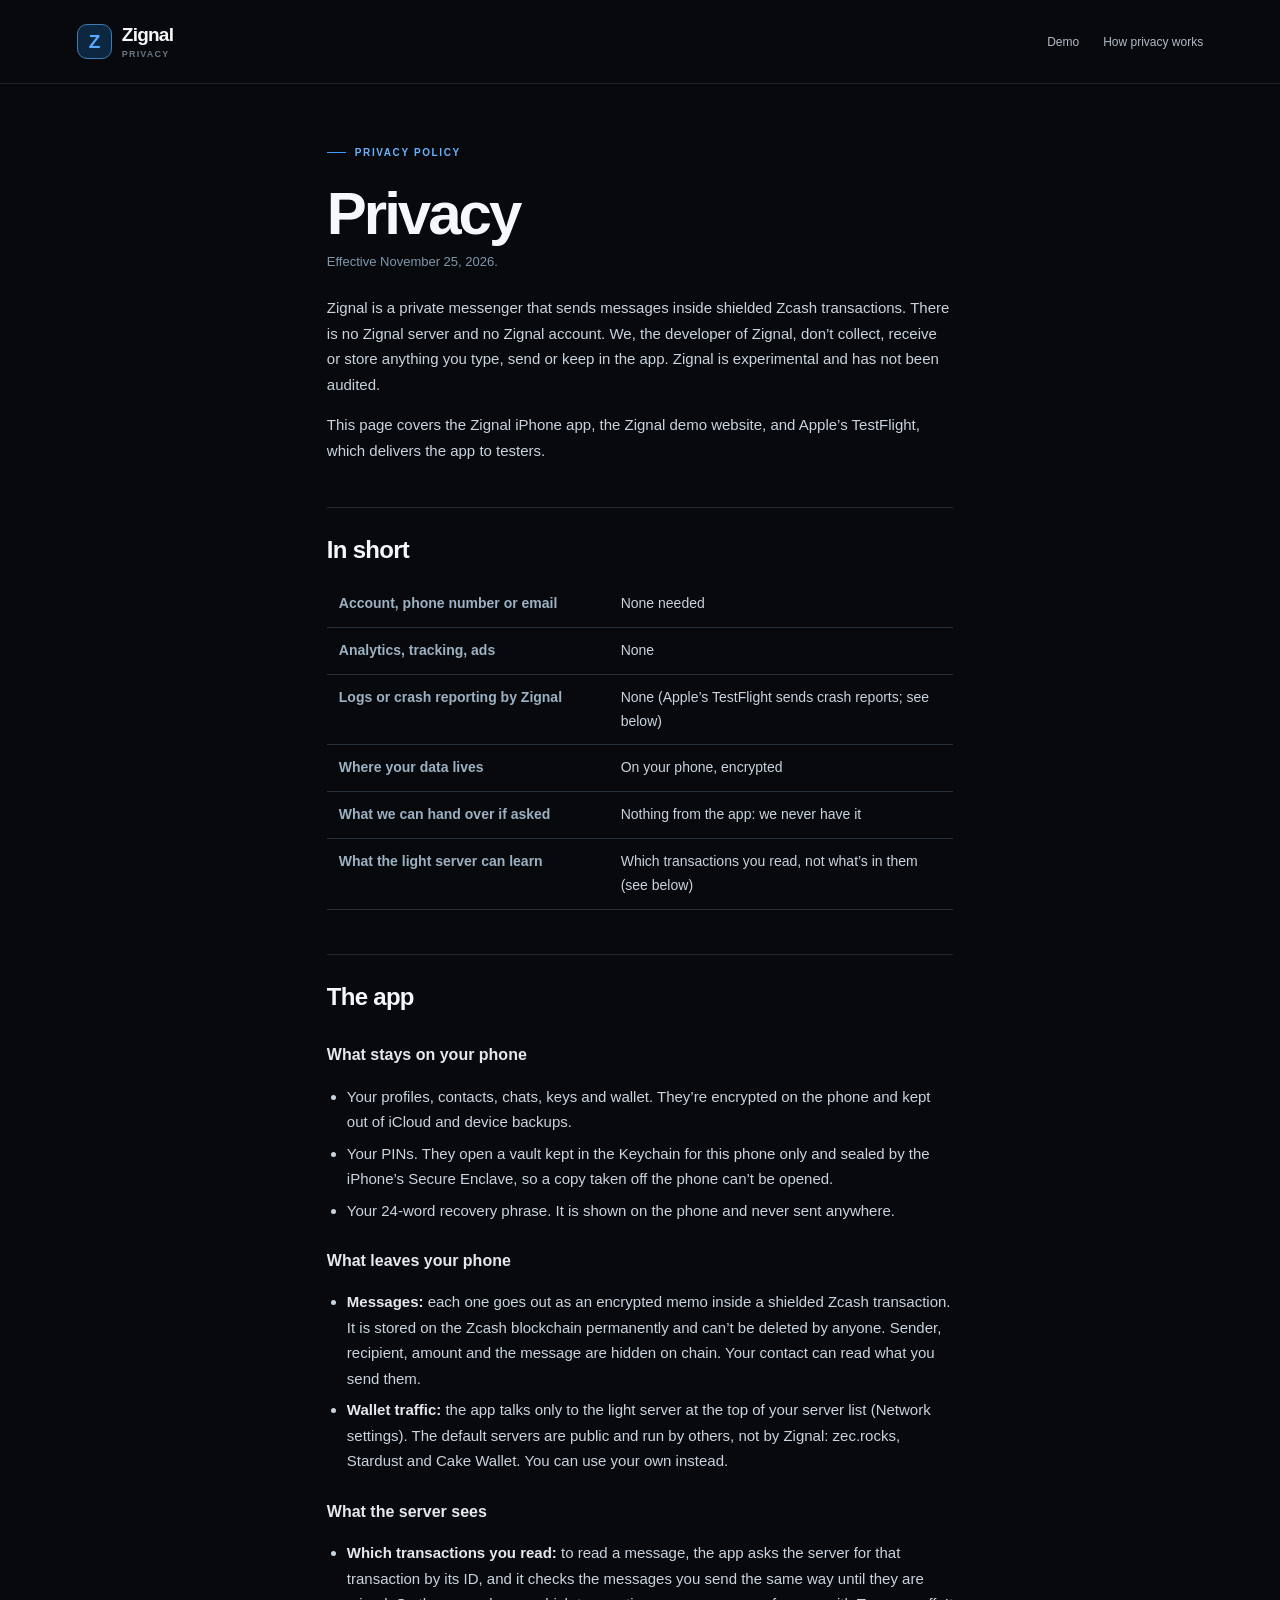
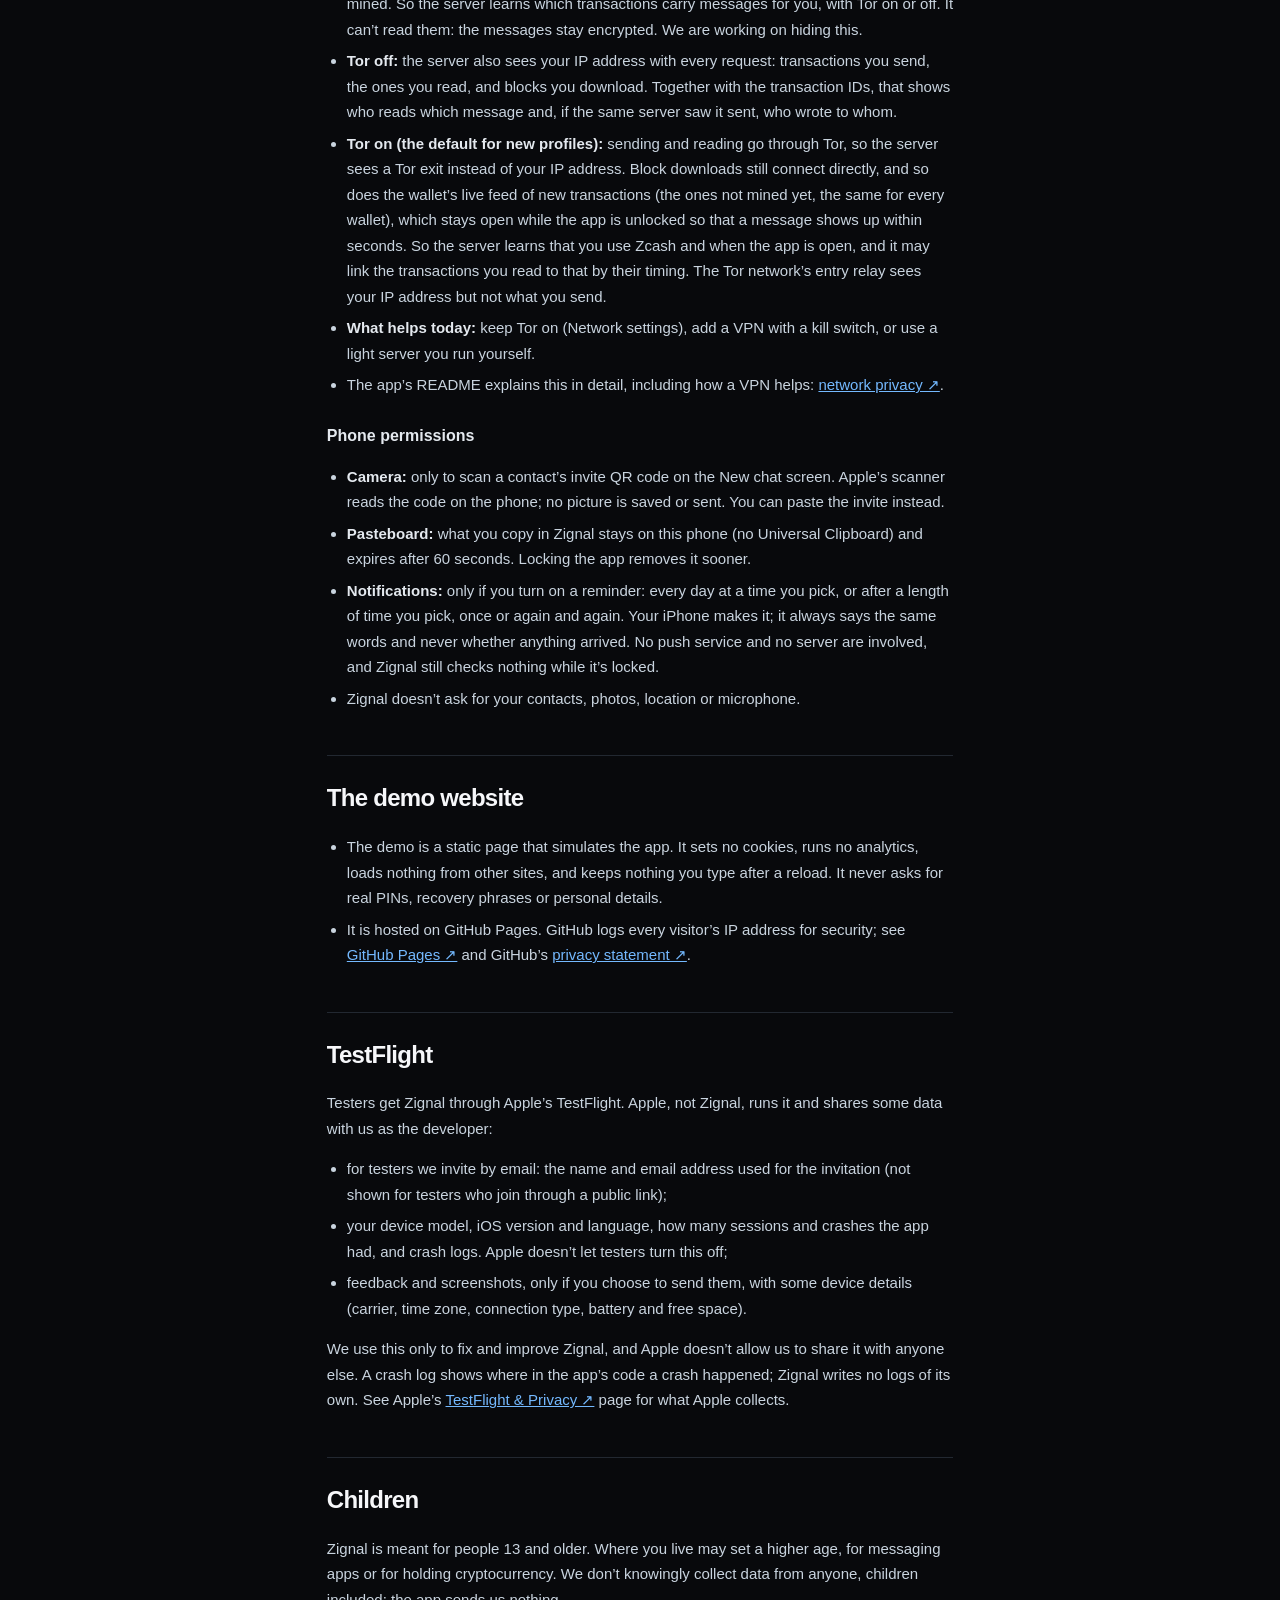
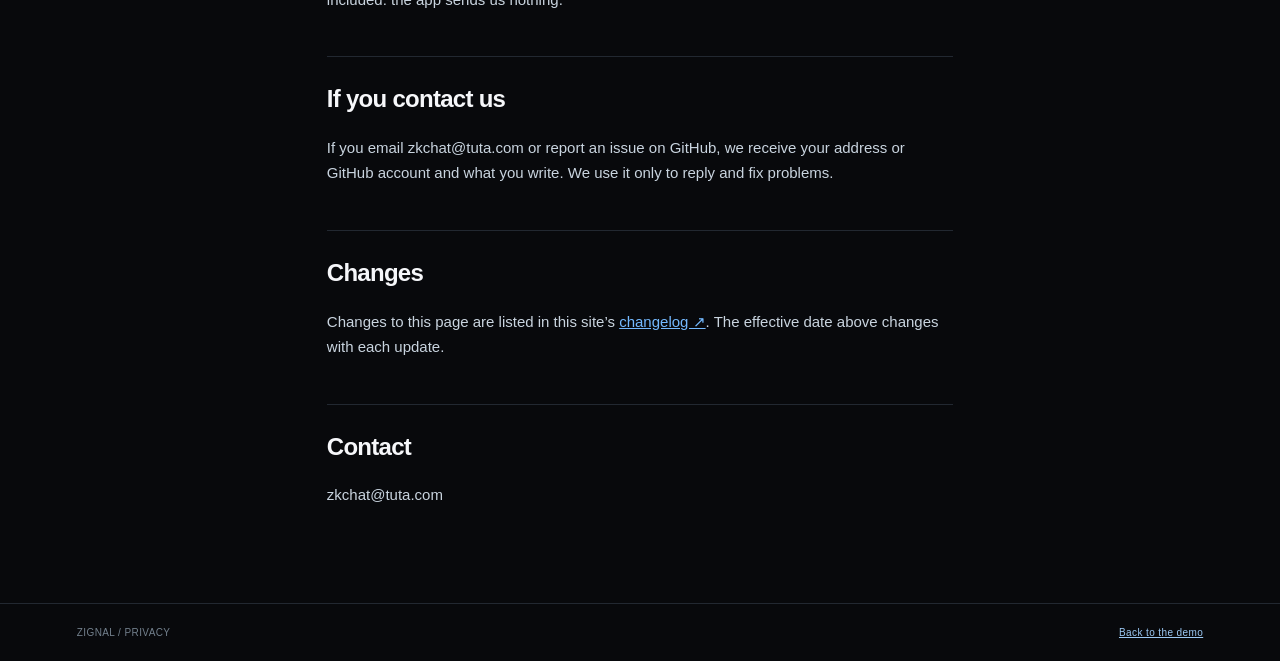
==== commit d1a1b1fe: "Follow the app's release private-testing-4: reminders and the live feed The demo now follows Zignal " ====
--- a/privacy.html
+++ b/privacy.html
@@ -16,7 +16,7 @@
   <main class="policy">
     <div class="eyebrow"><span></span> PRIVACY POLICY</div>
     <h1>Privacy</h1>
-    <p class="policy-date">Effective November 23, 2026.</p>
+    <p class="policy-date">Effective November 25, 2026.</p>
     <p>Zignal is a private messenger that sends messages inside shielded Zcash transactions. There is no Zignal server and no Zignal account. We, the developer of Zignal, don’t collect, receive or store anything you type, send or keep in the app. Zignal is experimental and has not been audited.</p>
     <p>This page covers the Zignal iPhone app, the Zignal demo website, and Apple’s TestFlight, which delivers the app to testers.</p>
 
@@ -46,15 +46,16 @@
     <ul>
       <li><strong>Which transactions you read:</strong> to read a message, the app asks the server for that transaction by its ID, and it checks the messages you send the same way until they are mined. So the server learns which transactions carry messages for you, with Tor on or off. It can’t read them: the messages stay encrypted. We are working on hiding this.</li>
       <li><strong>Tor off:</strong> the server also sees your IP address with every request: transactions you send, the ones you read, and blocks you download. Together with the transaction IDs, that shows who reads which message and, if the same server saw it sent, who wrote to whom.</li>
-      <li><strong>Tor on (the default for new profiles):</strong> sending and reading go through Tor, so the server sees a Tor exit instead of your IP address. Block downloads still connect directly, so the server learns that you use Zcash and when you sync, and it may link the transactions you read to that sync by their timing. The Tor network’s entry relay sees your IP address but not what you send.</li>
+      <li><strong>Tor on (the default for new profiles):</strong> sending and reading go through Tor, so the server sees a Tor exit instead of your IP address. Block downloads still connect directly, and so does the wallet’s live feed of new transactions (the ones not mined yet, the same for every wallet), which stays open while the app is unlocked so that a message shows up within seconds. So the server learns that you use Zcash and when the app is open, and it may link the transactions you read to that by their timing. The Tor network’s entry relay sees your IP address but not what you send.</li>
       <li><strong>What helps today:</strong> keep Tor on (Network settings), add a VPN with a kill switch, or use a light server you run yourself.</li>
-      <li>The app’s README explains this in detail, including how a VPN helps: <a href="https://github.com/Zkignal/zignal/blob/51c8a45ed2f7f9ff1087eb40d4c9c0313fc81545/README.md#network-privacy-tor-a-vpn-or-your-own-server" target="_blank" rel="noopener noreferrer">network privacy ↗</a>.</li>
+      <li>The app’s README explains this in detail, including how a VPN helps: <a href="https://github.com/Zkignal/zignal/blob/72ba91fbbb199d1a817c3626383e99de01ebc568/README.md#network-privacy-tor-a-vpn-or-your-own-server" target="_blank" rel="noopener noreferrer">network privacy ↗</a>.</li>
     </ul>
     <h3>Phone permissions</h3>
     <ul>
       <li><strong>Camera:</strong> only to scan a contact’s invite QR code on the New chat screen. Apple’s scanner reads the code on the phone; no picture is saved or sent. You can paste the invite instead.</li>
       <li><strong>Pasteboard:</strong> what you copy in Zignal stays on this phone (no Universal Clipboard) and expires after 60 seconds. Locking the app removes it sooner.</li>
-      <li>Zignal doesn’t ask for your contacts, photos, location, microphone or notifications.</li>
+      <li><strong>Notifications:</strong> only if you turn on a reminder: every day at a time you pick, or after a length of time you pick, once or again and again. Your iPhone makes it; it always says the same words and never whether anything arrived. No push service and no server are involved, and Zignal still checks nothing while it’s locked.</li>
+      <li>Zignal doesn’t ask for your contacts, photos, location or microphone.</li>
     </ul>
 
     <h2>The demo website</h2>
